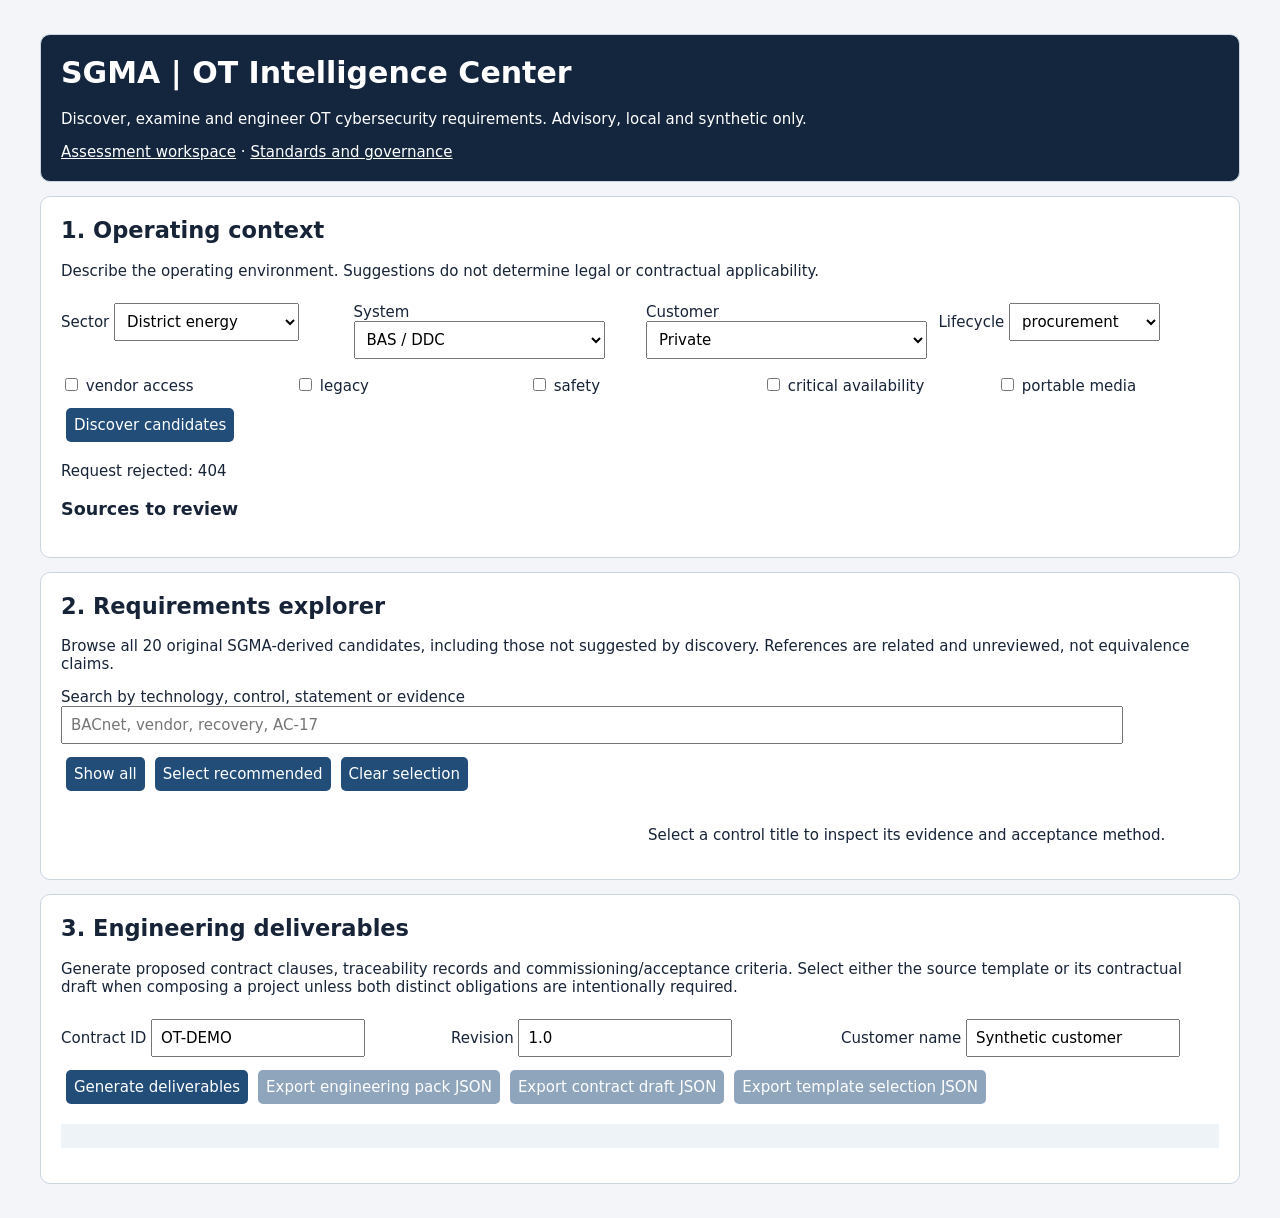
==== Enterprise-Security-Automation/sgma/ot_intelligence.html @ 3c8d8b57 "feat: build OT intelligence explorer and deliverable workspace" ====
<!doctype html>
<html lang="en"><head><meta charset="utf-8"><meta name="viewport" content="width=device-width,initial-scale=1"><title>SGMA | OT Intelligence</title><style>
body{font:15px system-ui;background:#f3f5f8;color:#172438;margin:auto;max-width:1200px;padding:20px}header,section{background:white;border:1px solid #cbd5df;border-radius:10px;padding:20px;margin:14px 0}header{background:#14263e;color:white}a{color:inherit}h1,h2,h3{margin-top:0}label{display:block;margin:8px 0}select,input,button{font:inherit;padding:8px;max-width:100%}button{background:#224d79;color:white;border:0;border-radius:5px;margin:5px;cursor:pointer}button:disabled{opacity:.5;cursor:default}.grid{display:grid;grid-template-columns:repeat(auto-fit,minmax(220px,1fr));gap:12px}.layout{display:grid;grid-template-columns:repeat(auto-fit,minmax(300px,1fr));gap:16px}.control{border:1px solid #cbd5df;border-radius:7px;padding:12px;margin:8px 0}small,.muted{color:#52657a}header .muted{color:#e1e9ef}pre{white-space:pre-wrap;overflow-wrap:anywhere;background:#eef3f8;padding:12px;max-height:340px;overflow:auto}#controls{max-height:680px;overflow:auto}#query{width:90%}#status{min-height:1.5em}
</style></head><body><header><h1>SGMA | OT Intelligence Center</h1><p>Discover, examine and engineer OT cybersecurity requirements. Advisory, local and synthetic only.</p><a href="/">Assessment workspace</a> · <a href="/roadmap">Standards and governance</a></header>
<section><h2>1. Operating context</h2><p>Describe the operating environment. Suggestions do not determine legal or contractual applicability.</p><div class="grid">
<label>Sector <select id="sector"><option value="district-energy">District energy</option><option value="buildings">Buildings</option><option value="water">Water / wastewater</option><option value="electric">Electric power</option><option value="manufacturing">Manufacturing</option><option value="healthcare">Healthcare</option><option value="transport">Transport</option><option value="oil-gas">Oil / gas</option><option value="defense">Defense</option></select></label>
<label>System <select id="system"><option value="bas-ddc">BAS / DDC</option><option value="scada">SCADA</option><option value="plc">PLC</option><option value="dcs">DCS</option><option value="sis">Safety instrumented system</option><option value="electrical">Electrical protection</option><option value="converged">Converged IT/OT</option></select></label>
<label>Customer <select id="customer"><option value="private">Private</option><option value="municipal">Municipal</option><option value="federal">Federal (agency-specific review)</option><option value="dod">DoD</option></select></label>
<label>Lifecycle <select id="phase"><option>procurement</option><option>design</option><option>construction</option><option>commissioning</option><option>turnover</option><option>operations</option><option>modernization</option></select></label></div>
<div class="grid" id="features"></div><button id="discover">Discover candidates</button><p id="status" role="status" aria-live="polite"></p><h3>Sources to review</h3><div id="sources"></div></section>
<section><h2>2. Requirements explorer</h2><p>Browse all 20 original SGMA-derived candidates, including those not suggested by discovery. References are related and unreviewed, not equivalence claims.</p><label>Search by technology, control, statement or evidence <input id="query" placeholder="BACnet, vendor, recovery, AC-17"></label><button id="recommended">Show all</button><button id="selectRecommended">Select recommended</button><button id="clear">Clear selection</button><p id="count"></p><div class="layout"><div id="controls"></div><div id="detail"><p>Select a control title to inspect its evidence and acceptance method.</p></div></div></section>
<section><h2>3. Engineering deliverables</h2><p>Generate proposed contract clauses, traceability records and commissioning/acceptance criteria. Select either the source template or its contractual draft when composing a project unless both distinct obligations are intentionally required.</p><div class="grid"><label>Contract ID <input id="contractId" value="OT-DEMO"></label><label>Revision <input id="revision" value="1.0"></label><label>Customer name <input id="customerName" value="Synthetic customer"></label></div><button id="generate">Generate deliverables</button><button id="exportAll" disabled>Export engineering pack JSON</button><button id="exportContract" disabled>Export contract draft JSON</button><button id="exportSelection" disabled>Export template selection JSON</button><pre id="output"></pre></section>
<script>
"use strict";
const $=id=>document.getElementById(id), features=["vendor-access","legacy","safety","critical-availability","portable-media"];
let library=[], suggestions=new Map(), selected=new Set(), only=false, generated=null, sequence=0;
function node(tag,text,parent){const el=document.createElement(tag);el.textContent=text;parent.append(el);return el}
function invalidate(){generated=null;for(const id of ["exportAll","exportContract","exportSelection"])$(id).disabled=true;$("output").textContent=""}
function ctx(){return {sector:$("sector").value,system:$("system").value,customer:$("customer").value,phase:$("phase").value,features:features.filter(x=>$(x).checked)}}
for(const feature of features){const label=node("label","",$("features")),input=document.createElement("input");input.type="checkbox";input.id=feature;label.append(input,document.createTextNode(" "+feature.replaceAll("-"," ")));input.onchange=contextChanged}
function contextChanged(){sequence++;suggestions.clear();only=false;$("recommended").textContent="Show recommended";$("sources").replaceChildren();$("status").textContent="Context changed; rerun discovery.";invalidate();render()}
for(const id of ["sector","system","customer","phase"])$(id).onchange=contextChanged;
for(const id of ["contractId","revision","customerName"])$(id).oninput=invalidate;
async function api(url,payload){const r=await fetch(url,payload===undefined?{}:{method:"POST",headers:{"Content-Type":"application/json"},body:JSON.stringify(payload)});if(!r.ok)throw Error("Request rejected: "+r.status);return r.json()}
function sources(rows){$("sources").replaceChildren();for(const row of rows){const div=node("div","",$("sources")),a=node("a",row.title,div);a.href=row.url;a.target="_blank";a.rel="noopener noreferrer";node("small"," — "+row.kind+" · "+row.availability,div)}}
function detail(row){const d=$("detail");d.replaceChildren();node("h3",row.id+" — "+row.title,d);for(const [k,v] of [["Objective",row.statement],["Evidence",row.evidence],["Acceptance candidate",row.acceptance_candidate],["Candidate reference",row.candidate_reference+" · "+row.relationship],["Technology tags",row.technology_tags.join(" ")],["Source",row.source_class+" · "+row.source_revision+" · "+row.source_sha256],["Applicability",row.applicability],["Discovery reasons",(suggestions.get(row.id)||[]).join("; ")||"Not currently suggested; still selectable"]]){node("strong",k,d);node("p",v,d)}}
function render(){const q=$("query").value.toLowerCase();$("controls").replaceChildren();for(const row of library.filter(x=>(!only||suggestions.has(x.id))&&[x.id,x.title,x.statement,x.evidence,x.candidate_reference,...x.technology_tags].join(" ").toLowerCase().includes(q))){const card=node("div","",$("controls"));card.className="control";const label=node("label","",card),check=document.createElement("input");check.type="checkbox";check.checked=selected.has(row.id);label.append(check,document.createTextNode(" "+row.id));check.onchange=()=>{if(check.checked)selected.add(row.id);else selected.delete(row.id);invalidate();render()};const title=node("button",row.title,card);title.type="button";title.onclick=()=>detail(row);node("small",suggestions.has(row.id)?suggestions.get(row.id).join("; "):row.category,card)}$("count").textContent=selected.size+" selected · "+suggestions.size+" recommended"}
function bind(id,fn){$(id).onclick=async()=>{try{await fn()}catch(e){$("status").textContent=e.message}}}
bind("discover",async()=>{const seq=++sequence;const result=await api("/ot/discover",ctx());if(seq!==sequence)return;suggestions=new Map(result.recommendations.map(r=>[r.id,r.recommendation_reasons]));only=true;$("recommended").textContent="Show all";sources(result.sources_to_review);$("status").textContent="Discovery complete — human applicability review required.";render()});
bind("recommended",()=>{only=!only;$("recommended").textContent=only?"Show all":"Show recommended";render()});
bind("selectRecommended",()=>{for(const id of suggestions.keys())selected.add(id);invalidate();render()});
bind("clear",()=>{selected.clear();invalidate();render()});$("query").oninput=render;
bind("generate",async()=>{invalidate();const payload={context:ctx(),selected:[...selected].sort(),contract_id:$("contractId").value,revision:$("revision").value,customer:$("customerName").value};const snapshot=JSON.stringify(payload);const result=await api("/ot/deliverables",payload);if(snapshot!==JSON.stringify({context:ctx(),selected:[...selected].sort(),contract_id:$("contractId").value,revision:$("revision").value,customer:$("customerName").value}))return;generated=result;$("output").textContent=JSON.stringify({review_state:generated.review_state,contract_sha256:generated.contract_sha256,requirements:generated.contract_draft.requirements,acceptance_checklist:generated.acceptance_checklist},null,2);for(const id of ["exportAll","exportContract","exportSelection"])$(id).disabled=false});
function download(name,value){if(!generated)return;const url=URL.createObjectURL(new Blob([JSON.stringify(value,null,2)+"\n"],{type:"application/json"}));const a=document.createElement("a");a.href=url;a.download=name;a.click();URL.revokeObjectURL(url)}
bind("exportAll",()=>download("ot-engineering-pack.json",generated));bind("exportContract",()=>download("ot-contract-draft.json",generated.contract_draft));bind("exportSelection",()=>download("ot-template-selection.json",generated.selection));
api("/ot/library").then(r=>{library=r.controls;sources(r.sources);$("recommended").textContent="Show recommended";render()}).catch(e=>$("status").textContent=e.message);
</script></body></html>
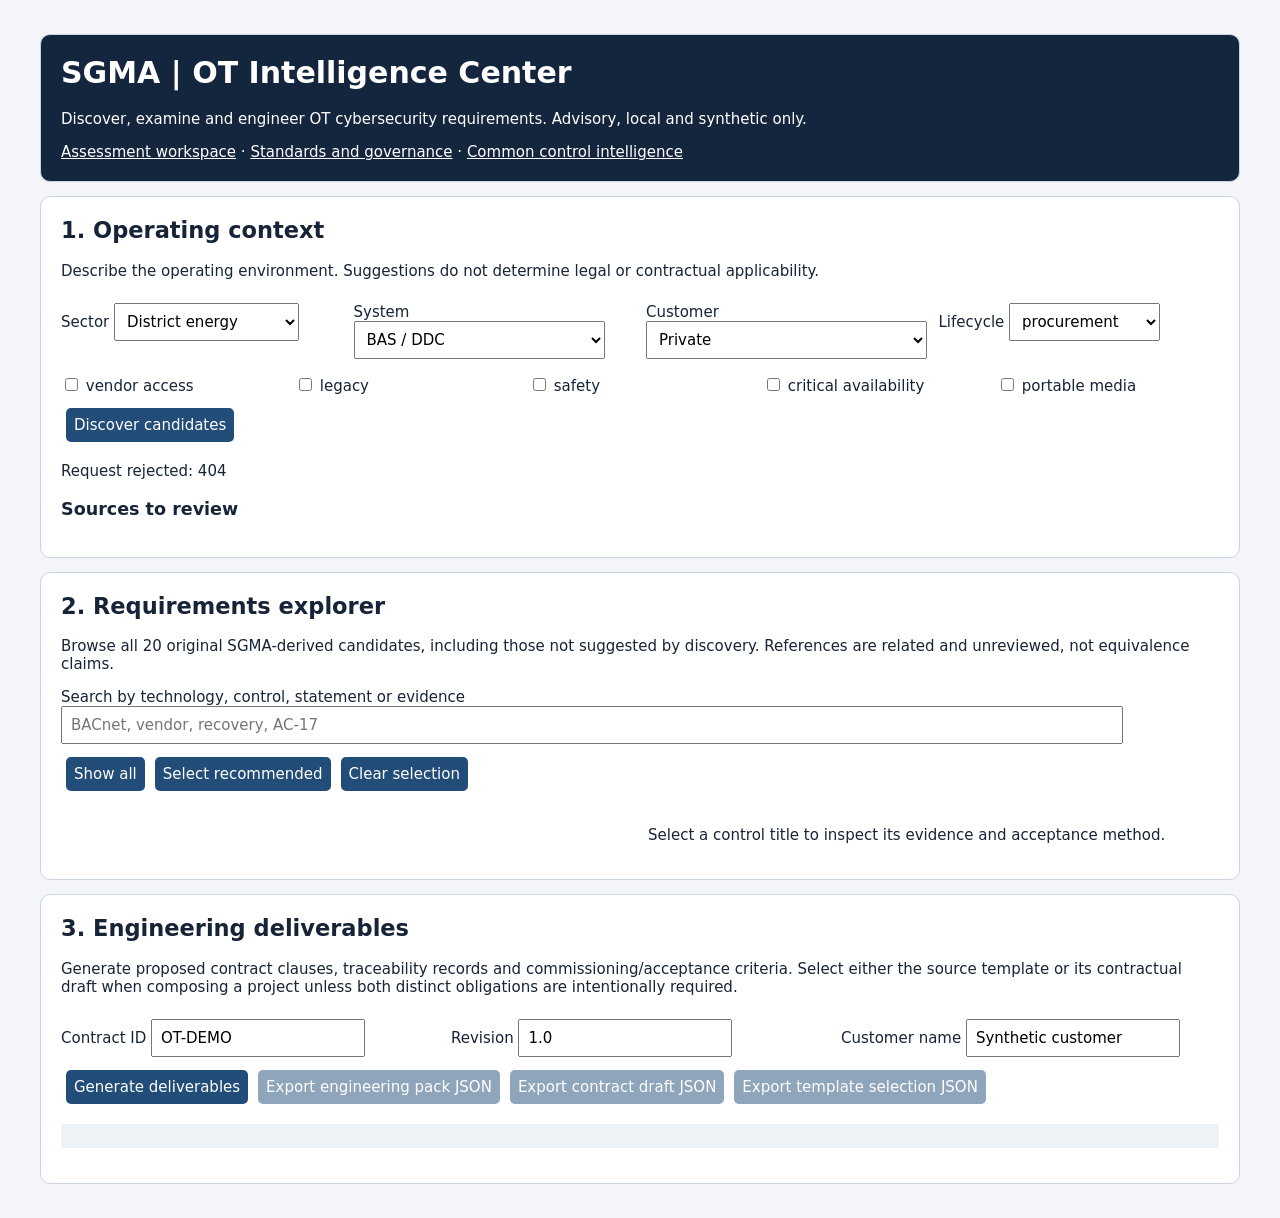
==== commit f751995e: "feat: integrate common control intelligence navigation and routes" ====
--- a/Enterprise-Security-Automation/sgma/ot_intelligence.html
+++ b/Enterprise-Security-Automation/sgma/ot_intelligence.html
@@ -1,7 +1,7 @@
 <!doctype html>
 <html lang="en"><head><meta charset="utf-8"><meta name="viewport" content="width=device-width,initial-scale=1"><title>SGMA | OT Intelligence</title><style>
 body{font:15px system-ui;background:#f3f5f8;color:#172438;margin:auto;max-width:1200px;padding:20px}header,section{background:white;border:1px solid #cbd5df;border-radius:10px;padding:20px;margin:14px 0}header{background:#14263e;color:white}a{color:inherit}h1,h2,h3{margin-top:0}label{display:block;margin:8px 0}select,input,button{font:inherit;padding:8px;max-width:100%}button{background:#224d79;color:white;border:0;border-radius:5px;margin:5px;cursor:pointer}button:disabled{opacity:.5;cursor:default}.grid{display:grid;grid-template-columns:repeat(auto-fit,minmax(220px,1fr));gap:12px}.layout{display:grid;grid-template-columns:repeat(auto-fit,minmax(300px,1fr));gap:16px}.control{border:1px solid #cbd5df;border-radius:7px;padding:12px;margin:8px 0}small,.muted{color:#52657a}header .muted{color:#e1e9ef}pre{white-space:pre-wrap;overflow-wrap:anywhere;background:#eef3f8;padding:12px;max-height:340px;overflow:auto}#controls{max-height:680px;overflow:auto}#query{width:90%}#status{min-height:1.5em}
-</style></head><body><header><h1>SGMA | OT Intelligence Center</h1><p>Discover, examine and engineer OT cybersecurity requirements. Advisory, local and synthetic only.</p><a href="/">Assessment workspace</a> · <a href="/roadmap">Standards and governance</a></header>
+</style></head><body><header><h1>SGMA | OT Intelligence Center</h1><p>Discover, examine and engineer OT cybersecurity requirements. Advisory, local and synthetic only.</p><a href="/">Assessment workspace</a> · <a href="/roadmap">Standards and governance</a> · <a href="/controls">Common control intelligence</a></header>
 <section><h2>1. Operating context</h2><p>Describe the operating environment. Suggestions do not determine legal or contractual applicability.</p><div class="grid">
 <label>Sector <select id="sector"><option value="district-energy">District energy</option><option value="buildings">Buildings</option><option value="water">Water / wastewater</option><option value="electric">Electric power</option><option value="manufacturing">Manufacturing</option><option value="healthcare">Healthcare</option><option value="transport">Transport</option><option value="oil-gas">Oil / gas</option><option value="defense">Defense</option></select></label>
 <label>System <select id="system"><option value="bas-ddc">BAS / DDC</option><option value="scada">SCADA</option><option value="plc">PLC</option><option value="dcs">DCS</option><option value="sis">Safety instrumented system</option><option value="electrical">Electrical protection</option><option value="converged">Converged IT/OT</option></select></label>
